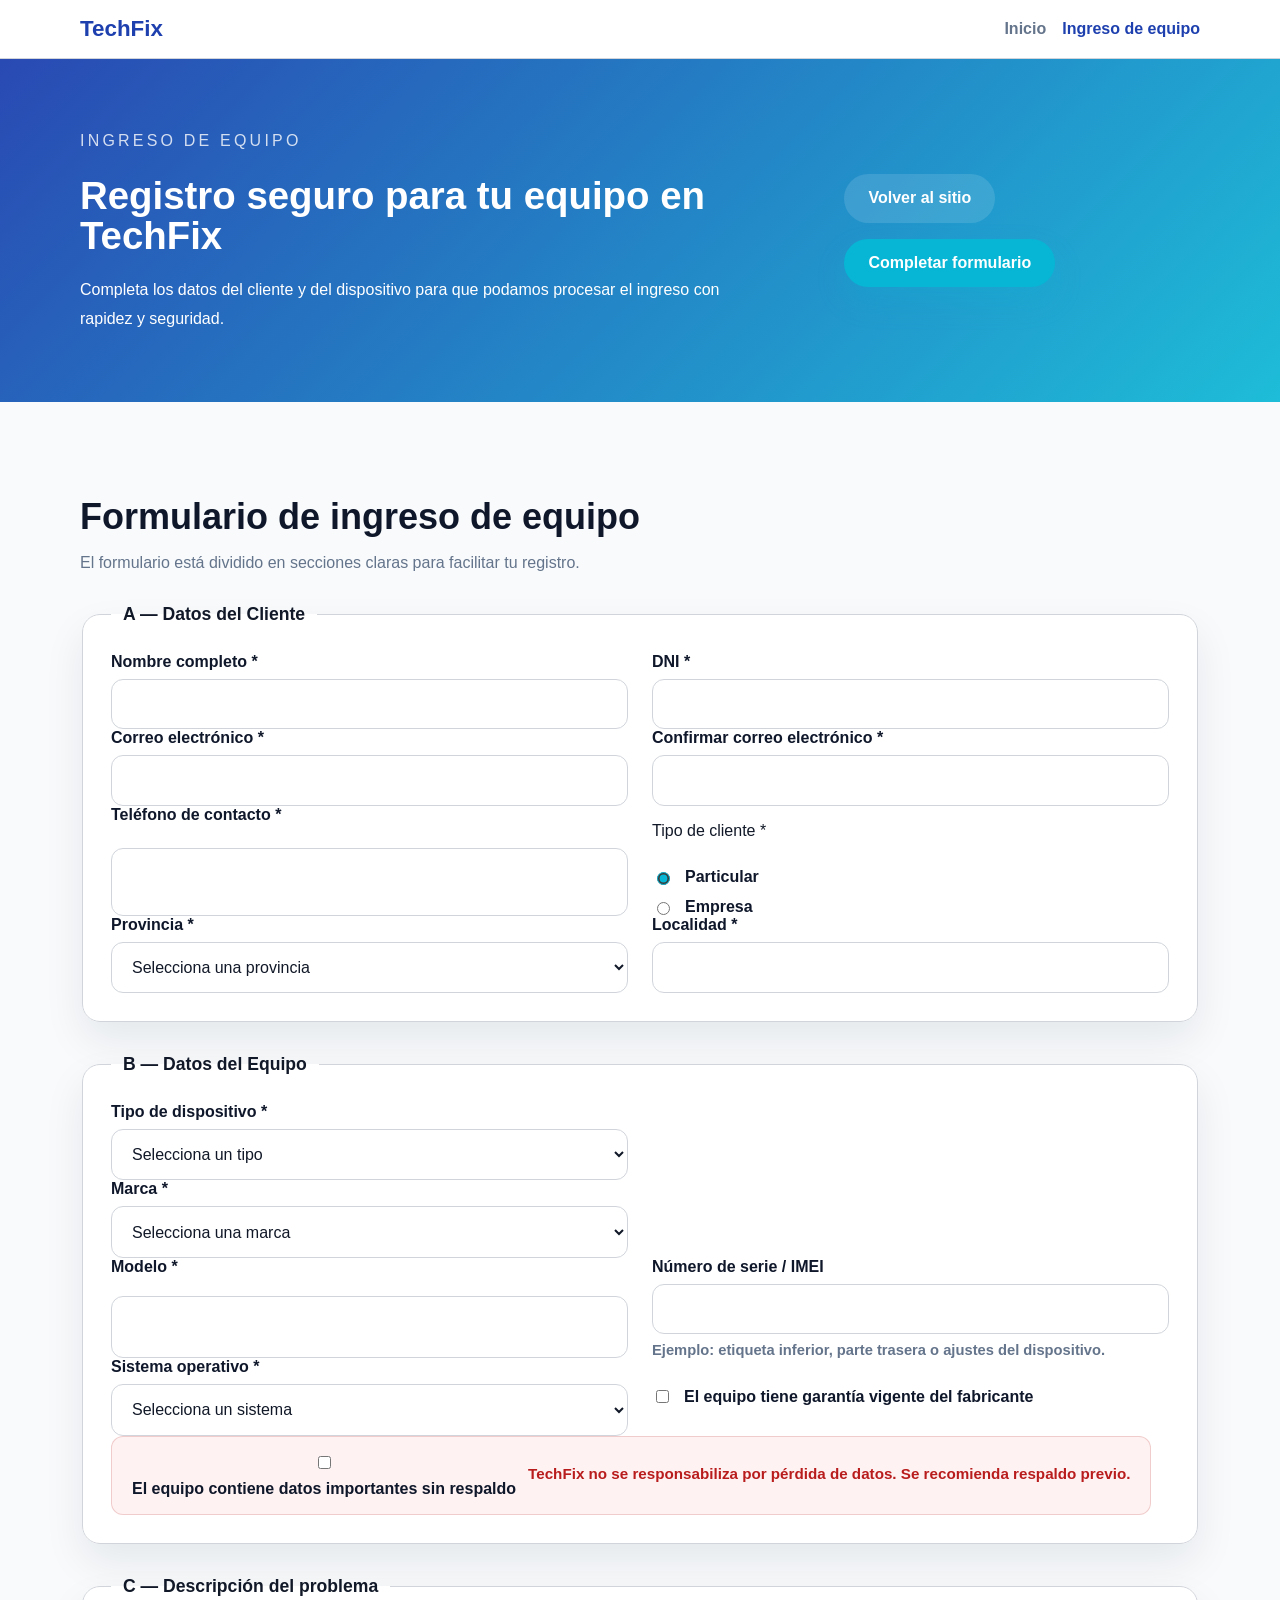
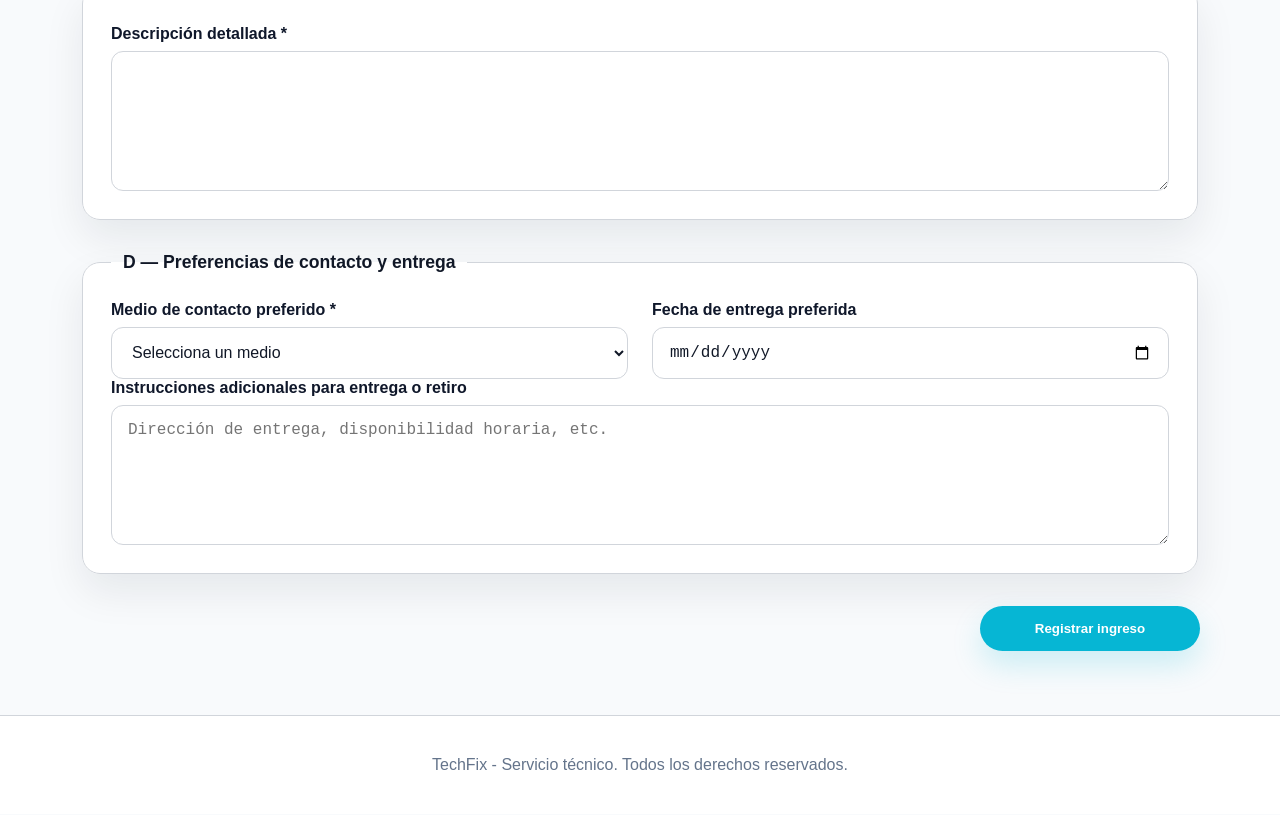
==== ingreso.html @ e9bec090 "etapa 2 se creo ingreso.html ingreso.css con sus requerimientos seccion a y b" ====
<!DOCTYPE html>
<html lang="es">
<head>
    <meta charset="UTF-8">
    <meta name="viewport" content="width=device-width, initial-scale=1.0">
    <title>TechFix - Ingreso de Equipo</title>
    <link rel="stylesheet" href="ingreso.css">
</head>
<body>
    <header class="page-header">
        <div class="container header-inner">
            <a href="index.html" class="brand">TechFix</a>
            <nav class="top-nav">
                <a href="index.html">Inicio</a>
                <a href="ingreso.html" class="active">Ingreso de equipo</a>
            </nav>
        </div>
    </header>

    <main>
        <section class="hero-section">
            <div class="container hero-content">
                <div>
                    <p class="eyebrow">Ingreso de equipo</p>
                    <h1>Registro seguro para tu equipo en TechFix</h1>
                    <p>Completa los datos del cliente y del dispositivo para que podamos procesar el ingreso con rapidez y seguridad.</p>
                </div>
                <div class="hero-actions">
                    <a href="index.html" class="btn btn-secondary">Volver al sitio</a>
                    <a href="#registro" class="btn btn-primary">Completar formulario</a>
                </div>
            </div>
        </section>

        <section id="registro" class="form-section">
            <div class="container">
                <h2>Formulario de ingreso de equipo</h2>
                <p class="section-subtitle">El formulario está dividido en secciones claras para facilitar tu registro.</p>
                <form id="ingresoForm" novalidate>
                    <fieldset>
                        <legend>A — Datos del Cliente</legend>
                        <div class="grid-2">
                            <label>
                                Nombre completo *
                                <input type="text" name="nombre" required>
                            </label>
                            <label>
                                DNI *
                                <input type="text" name="dni" required>
                            </label>
                        </div>
                        <div class="grid-2">
                            <label>
                                Correo electrónico *
                                <input type="email" name="email" required>
                            </label>
                            <label>
                                Confirmar correo electrónico *
                                <input type="email" name="emailConfirm" required>
                            </label>
                        </div>
                        <div class="grid-2">
                            <label>
                                Teléfono de contacto *
                                <input type="tel" name="telefono" required>
                            </label>
                            <div class="customer-type">
                                <p>Tipo de cliente *</p>
                                <label class="radio-label"><input type="radio" name="tipoCliente" value="Particular" checked> Particular</label>
                                <label class="radio-label"><input type="radio" name="tipoCliente" value="Empresa"> Empresa</label>
                            </div>
                        </div>
                        <div class="grid-2 empresa-fields hidden">
                            <label>
                                Nombre de la empresa
                                <input type="text" name="empresaNombre" placeholder="Razón social">
                            </label>
                            <label>
                                CUIT
                                <input type="text" name="empresaCuit" placeholder="00-00000000-0">
                            </label>
                        </div>
                        <div class="grid-2">
                            <label>
                                Provincia *
                                <select name="provincia" required>
                                    <option value="">Selecciona una provincia</option>
                                    <option value="Buenos Aires">Buenos Aires</option>
                                    <option value="Ciudad Autónoma de Buenos Aires">Ciudad Autónoma de Buenos Aires</option>
                                    <option value="Catamarca">Catamarca</option>
                                    <option value="Córdoba">Córdoba</option>
                                    <option value="Corrientes">Corrientes</option>
                                    <option value="Entre Ríos">Entre Ríos</option>
                                    <option value="Mendoza">Mendoza</option>
                                    <option value="Santa Fe">Santa Fe</option>
                                    <option value="Tucumán">Tucumán</option>
                                    <option value="Salta">Salta</option>
                                </select>
                            </label>
                            <label>
                                Localidad *
                                <input type="text" name="localidad" required>
                            </label>
                        </div>
                    </fieldset>

                    <fieldset>
                        <legend>B — Datos del Equipo</legend>
                        <div class="grid-2">
                            <label>
                                Tipo de dispositivo *
                                <select name="tipoDispositivo" id="tipoDispositivo" required>
                                    <option value="">Selecciona un tipo</option>
                                    <option value="Notebook">Notebook</option>
                                    <option value="Computador de escritorio">Computador de escritorio</option>
                                    <option value="Impresora">Impresora</option>
                                    <option value="Tablet">Tablet</option>
                                    <option value="Teléfono móvil">Teléfono móvil</option>
                                    <option value="Otro">Otro</option>
                                </select>
                            </label>
                            <label class="hidden" id="otroDispositivoLabel">
                                Especificar otro dispositivo *
                                <input type="text" name="otroDispositivo" id="otroDispositivo">
                            </label>
                        </div>
                        <div class="grid-2">
                            <label>
                                Marca *
                                <select name="marca" id="marcaEquipo" required>
                                    <option value="">Selecciona una marca</option>
                                    <option value="HP">HP</option>
                                    <option value="Dell">Dell</option>
                                    <option value="Lenovo">Lenovo</option>
                                    <option value="Apple">Apple</option>
                                    <option value="Samsung">Samsung</option>
                                    <option value="Asus">Asus</option>
                                    <option value="Acer">Acer</option>
                                    <option value="Canon">Canon</option>
                                    <option value="Epson">Epson</option>
                                    <option value="Otra">Otra</option>
                                </select>
                            </label>
                            <label class="hidden" id="otraMarcaLabel">
                                Especificar otra marca *
                                <input type="text" name="otraMarca" id="otraMarca">
                            </label>
                        </div>
                        <div class="grid-2">
                            <label>
                                Modelo *
                                <input type="text" name="modelo" required>
                            </label>
                            <label>
                                Número de serie / IMEI
                                <input type="text" name="serie">
                                <span class="field-note">Ejemplo: etiqueta inferior, parte trasera o ajustes del dispositivo.</span>
                            </label>
                        </div>
                        <div class="grid-2">
                            <label>
                                Sistema operativo *
                                <select name="sistemaOperativo" required>
                                    <option value="">Selecciona un sistema</option>
                                    <option value="Windows 10">Windows 10</option>
                                    <option value="Windows 11">Windows 11</option>
                                    <option value="macOS">macOS</option>
                                    <option value="Linux">Linux</option>
                                    <option value="Android">Android</option>
                                    <option value="iOS">iOS</option>
                                    <option value="No aplica / No sabe">No aplica / No sabe</option>
                                </select>
                            </label>
                            <label class="checkbox-field">
                                <input type="checkbox" name="garantia" id="garantiaCheckbox">
                                El equipo tiene garantía vigente del fabricante
                            </label>
                        </div>
                        <div class="grid-2 garantia-fields hidden" id="garantiaFields">
                            <label>
                                Número de orden de compra o fecha de compra
                                <input type="text" name="ordenCompra" placeholder="Ej: 12345 / 15/02/2024">
                            </label>
                            <div></div>
                        </div>
                        <div class="checkbox-field warning-field">
                            <label>
                                <input type="checkbox" name="datosImportantes" id="datosImportantesCheckbox">
                                El equipo contiene datos importantes sin respaldo
                            </label>
                            <p class="warning-text">TechFix no se responsabiliza por pérdida de datos. Se recomienda respaldo previo.</p>
                        </div>
                    </fieldset>

                    <fieldset>
                        <legend>C — Descripción del problema</legend>
                        <label>
                            Descripción detallada *
                            <textarea name="descripcionProblema" rows="5" required></textarea>
                        </label>
                    </fieldset>

                    <fieldset>
                        <legend>D — Preferencias de contacto y entrega</legend>
                        <div class="grid-2">
                            <label>
                                Medio de contacto preferido *
                                <select name="contactoPreferido" required>
                                    <option value="">Selecciona un medio</option>
                                    <option value="Teléfono">Teléfono</option>
                                    <option value="Correo electrónico">Correo electrónico</option>
                                    <option value="WhatsApp">WhatsApp</option>
                                </select>
                            </label>
                            <label>
                                Fecha de entrega preferida
                                <input type="date" name="fechaEntrega">
                            </label>
                        </div>
                        <label>
                            Instrucciones adicionales para entrega o retiro
                            <textarea name="instrucciones" rows="4" placeholder="Dirección de entrega, disponibilidad horaria, etc."></textarea>
                        </label>
                    </fieldset>

                    <div class="form-actions">
                        <button type="submit" class="btn btn-primary">Registrar ingreso</button>
                    </div>
                </form>
            </div>
        </section>
    </main>

    <footer class="page-footer">
        <div class="container footer-inner">
            <p>TechFix - Servicio técnico. Todos los derechos reservados.</p>
        </div>
    </footer>

    <script>
        const tipoClienteInputs = document.querySelectorAll('input[name="tipoCliente"]');
        const empresaFields = document.querySelector('.empresa-fields');
        const tipoDispositivo = document.getElementById('tipoDispositivo');
        const otroDispositivoLabel = document.getElementById('otroDispositivoLabel');
        const marcaEquipo = document.getElementById('marcaEquipo');
        const otraMarcaLabel = document.getElementById('otraMarcaLabel');
        const garantiaCheckbox = document.getElementById('garantiaCheckbox');
        const garantiaFields = document.getElementById('garantiaFields');

        tipoClienteInputs.forEach(input => {
            input.addEventListener('change', () => {
                if (input.value === 'Empresa' && input.checked) {
                    empresaFields.classList.remove('hidden');
                } else if (input.value === 'Particular' && input.checked) {
                    empresaFields.classList.add('hidden');
                }
            });
        });

        tipoDispositivo.addEventListener('change', () => {
            if (tipoDispositivo.value === 'Otro') {
                otroDispositivoLabel.classList.remove('hidden');
                document.getElementById('otroDispositivo').required = true;
            } else {
                otroDispositivoLabel.classList.add('hidden');
                document.getElementById('otroDispositivo').required = false;
            }
        });

        marcaEquipo.addEventListener('change', () => {
            if (marcaEquipo.value === 'Otra') {
                otraMarcaLabel.classList.remove('hidden');
                document.getElementById('otraMarca').required = true;
            } else {
                otraMarcaLabel.classList.add('hidden');
                document.getElementById('otraMarca').required = false;
            }
        });

        garantiaCheckbox.addEventListener('change', () => {
            if (garantiaCheckbox.checked) {
                garantiaFields.classList.remove('hidden');
            } else {
                garantiaFields.classList.add('hidden');
            }
        });

        document.getElementById('ingresoForm').addEventListener('submit', function(event) {
            const email = this.email.value;
            const emailConfirm = this.emailConfirm.value;
            if (email !== emailConfirm) {
                event.preventDefault();
                alert('Los correos electrónicos deben coincidir.');
                return;
            }
            // Simular envío
            event.preventDefault();
            alert('Formulario enviado. Gracias por registrar tu equipo.');
            this.reset();
            empresaFields.classList.add('hidden');
            otroDispositivoLabel.classList.add('hidden');
            otraMarcaLabel.classList.add('hidden');
            garantiaFields.classList.add('hidden');
        });
    </script>
</body>
</html>
---- ingreso.css ----
:root {
    --primary: #1e40af;
    --secondary: #0f172a;
    --accent: #06b6d4;
    --bg: #f8fafc;
    --surface: #ffffff;
    --border: #d1d5db;
    --text: #111827;
    --muted: #64748b;
    --danger: #b91c1c;
    --shadow: 0 18px 40px rgba(15, 23, 42, 0.08);
}

* {
    box-sizing: border-box;
}

body {
    margin: 0;
    font-family: 'Segoe UI', Tahoma, Geneva, Verdana, sans-serif;
    background-color: var(--bg);
    color: var(--text);
}

img {
    max-width: 100%;
}

.container {
    width: min(1120px, calc(100% - 32px));
    margin: 0 auto;
}

.page-header {
    background-color: var(--surface);
    border-bottom: 1px solid var(--border);
    position: sticky;
    top: 0;
    z-index: 50;
}

.header-inner {
    display: flex;
    align-items: center;
    justify-content: space-between;
    gap: 1rem;
    padding: 1rem 0;
}

.brand {
    font-size: 1.4rem;
    font-weight: 700;
    color: var(--primary);
    text-decoration: none;
}

.top-nav {
    display: flex;
    gap: 1rem;
    flex-wrap: wrap;
}

.top-nav a {
    color: var(--muted);
    text-decoration: none;
    font-weight: 600;
}

.top-nav a.active,
.top-nav a:hover {
    color: var(--primary);
}

.hero-section {
    background: linear-gradient(135deg, rgba(30, 64, 175, 0.95), rgba(6, 182, 212, 0.9));
    color: white;
    padding: 3rem 0;
}

.hero-content {
    display: flex;
    align-items: center;
    justify-content: space-between;
    gap: 2rem;
}

.eyebrow {
    text-transform: uppercase;
    letter-spacing: 0.2em;
    font-size: 0.8rem;
    margin-bottom: 0.75rem;
    opacity: 0.8;
}

.hero-section h1 {
    font-size: clamp(2rem, 3vw, 3.5rem);
    margin: 0;
    line-height: 1.05;
}

.hero-section p {
    max-width: 640px;
    margin: 1.25rem 0;
    font-size: 1rem;
    line-height: 1.8;
}

.hero-actions {
    display: flex;
    flex-wrap: wrap;
    gap: 1rem;
}

.btn {
    display: inline-flex;
    align-items: center;
    justify-content: center;
    padding: 0.95rem 1.5rem;
    border-radius: 999px;
    border: none;
    cursor: pointer;
    font-weight: 700;
    text-decoration: none;
    transition: transform 0.2s ease, box-shadow 0.2s ease;
}

.btn:hover {
    transform: translateY(-2px);
}

.btn-primary {
    background-color: var(--accent);
    color: white;
    box-shadow: 0 14px 30px rgba(6, 182, 212, 0.18);
}

.btn-secondary {
    background-color: rgba(255,255,255,0.12);
    color: white;
}

.form-section {
    padding: 4rem 0;
}

.form-section h2 {
    font-size: 2.25rem;
    margin-bottom: 0.5rem;
    color: var(--secondary);
}

.section-subtitle {
    margin-bottom: 2rem;
    color: var(--muted);
    max-width: 760px;
}

form {
    display: grid;
    gap: 2rem;
}

fieldset {
    border: 1px solid var(--border);
    border-radius: 18px;
    padding: 1.75rem;
    background-color: white;
    box-shadow: var(--shadow);
}

legend {
    font-size: 1.1rem;
    font-weight: 700;
    padding: 0 0.75rem;
}

.grid-2 {
    display: grid;
    grid-template-columns: repeat(2, minmax(0, 1fr));
    gap: 1.5rem;
}

label {
    display: grid;
    gap: 0.5rem;
    font-weight: 600;
    color: var(--secondary);
}

input,
select,
textarea {
    width: 100%;
    padding: 0.95rem 1rem;
    border: 1px solid var(--border);
    border-radius: 12px;
    background-color: #fff;
    color: var(--text);
    font-size: 1rem;
}

input:focus,
select:focus,
textarea:focus {
    outline: none;
    border-color: var(--accent);
    box-shadow: 0 0 0 4px rgba(6, 182, 212, 0.12);
}

textarea {
    min-height: 140px;
    resize: vertical;
}

.radio-label,
.checkbox-field {
    display: inline-flex;
    align-items: center;
    gap: 0.75rem;
    font-weight: 600;
    color: var(--secondary);
}

.radio-label input,
.checkbox-field input {
    width: auto;
    accent-color: var(--accent);
}

.customer-type {
    display: grid;
    gap: 0.75rem;
}

.field-note {
    font-size: 0.92rem;
    color: var(--muted);
}

.warning-field {
    border: 1px solid rgba(185, 28, 28, 0.18);
    border-radius: 12px;
    padding: 1rem 1.25rem;
    background-color: #fef2f2;
}

.warning-text {
    margin-top: 0.75rem;
    color: var(--danger);
    font-size: 0.95rem;
}

.form-actions {
    display: flex;
    justify-content: flex-end;
}

.form-actions .btn {
    width: 220px;
}

.hidden {
    display: none !important;
}

.page-footer {
    background-color: var(--surface);
    border-top: 1px solid var(--border);
    padding: 1.5rem 0;
}

.footer-inner {
    display: flex;
    justify-content: center;
    color: var(--muted);
    text-align: center;
}

@media (max-width: 960px) {
    .hero-content {
        flex-direction: column;
        align-items: flex-start;
    }

    .hero-actions {
        width: 100%;
    }

    .grid-2 {
        grid-template-columns: 1fr;
    }

    .form-actions {
        justify-content: center;
    }
}

@media (max-width: 640px) {
    .header-inner,
    .hero-content {
        gap: 1rem;
    }

    .top-nav {
        width: 100%;
        justify-content: space-between;
    }

    .btn {
        width: 100%;
    }

    .form-actions .btn {
        width: 100%;
    }
}
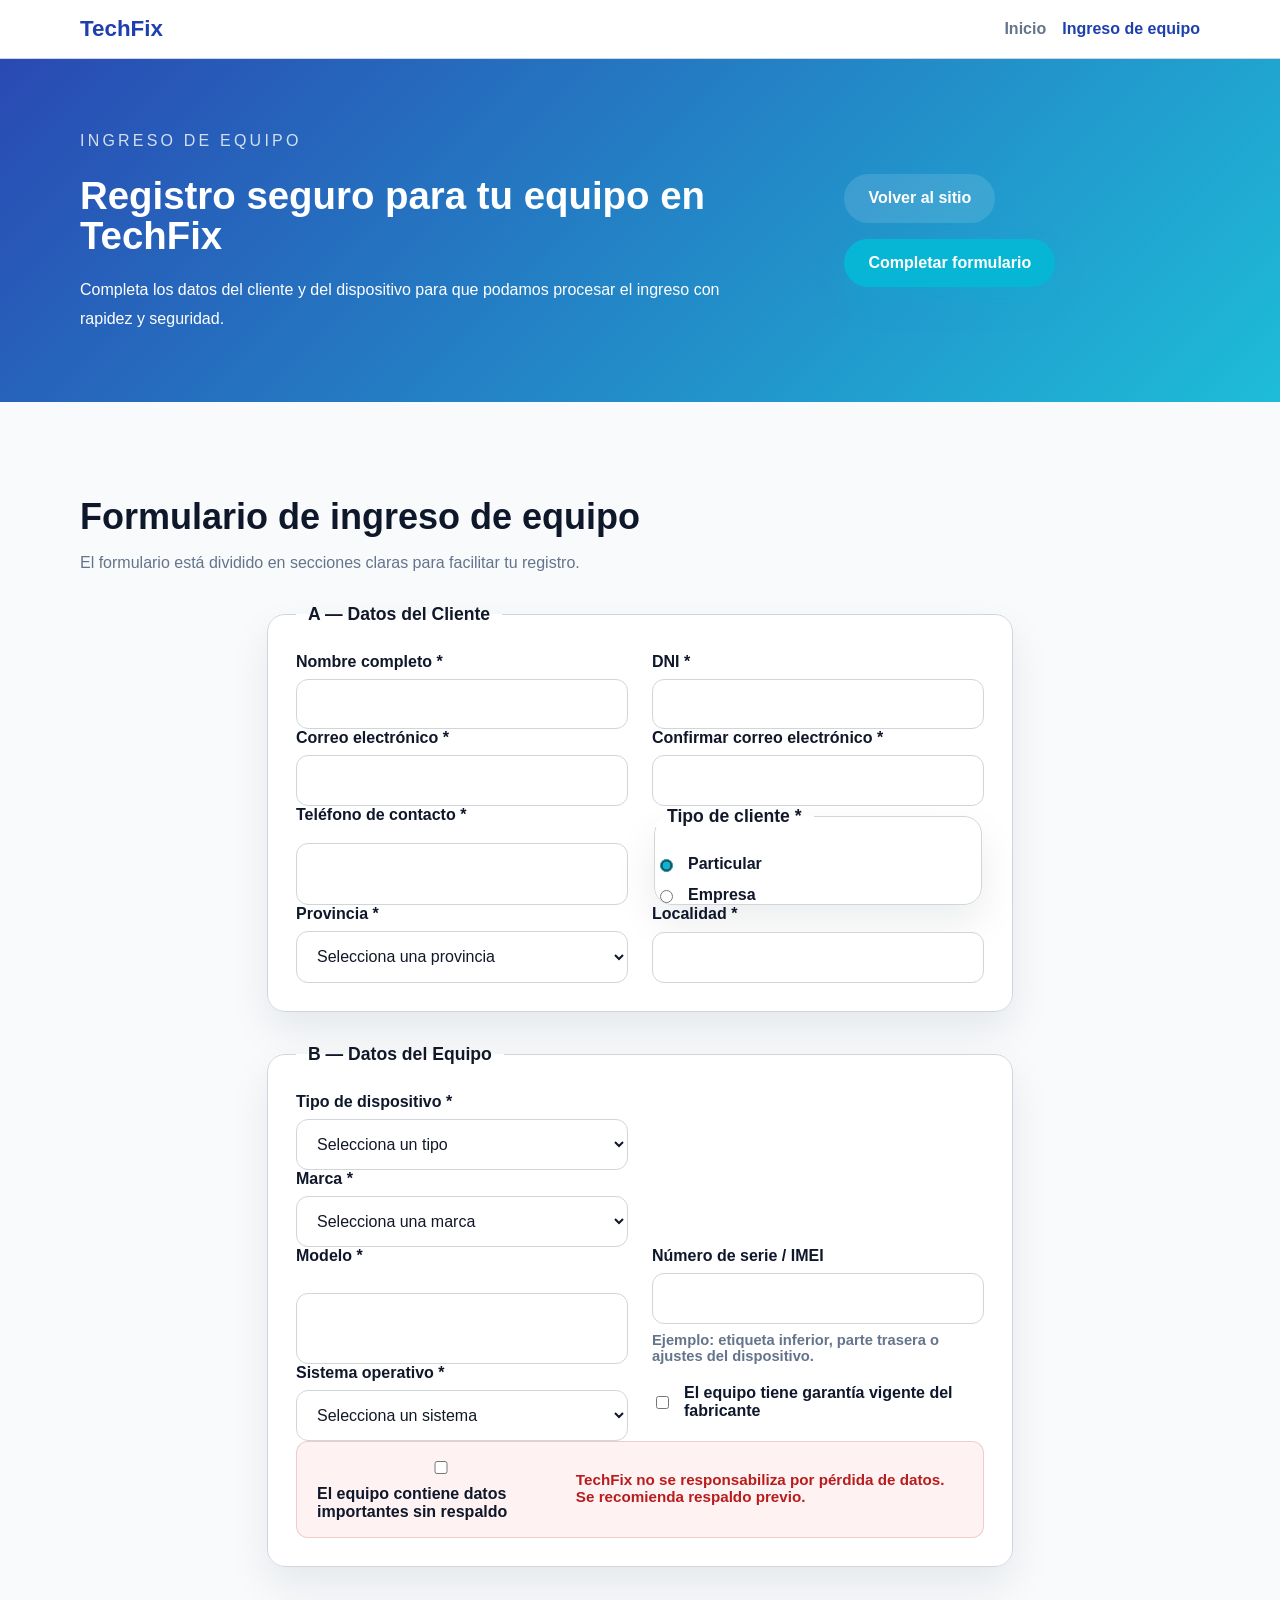
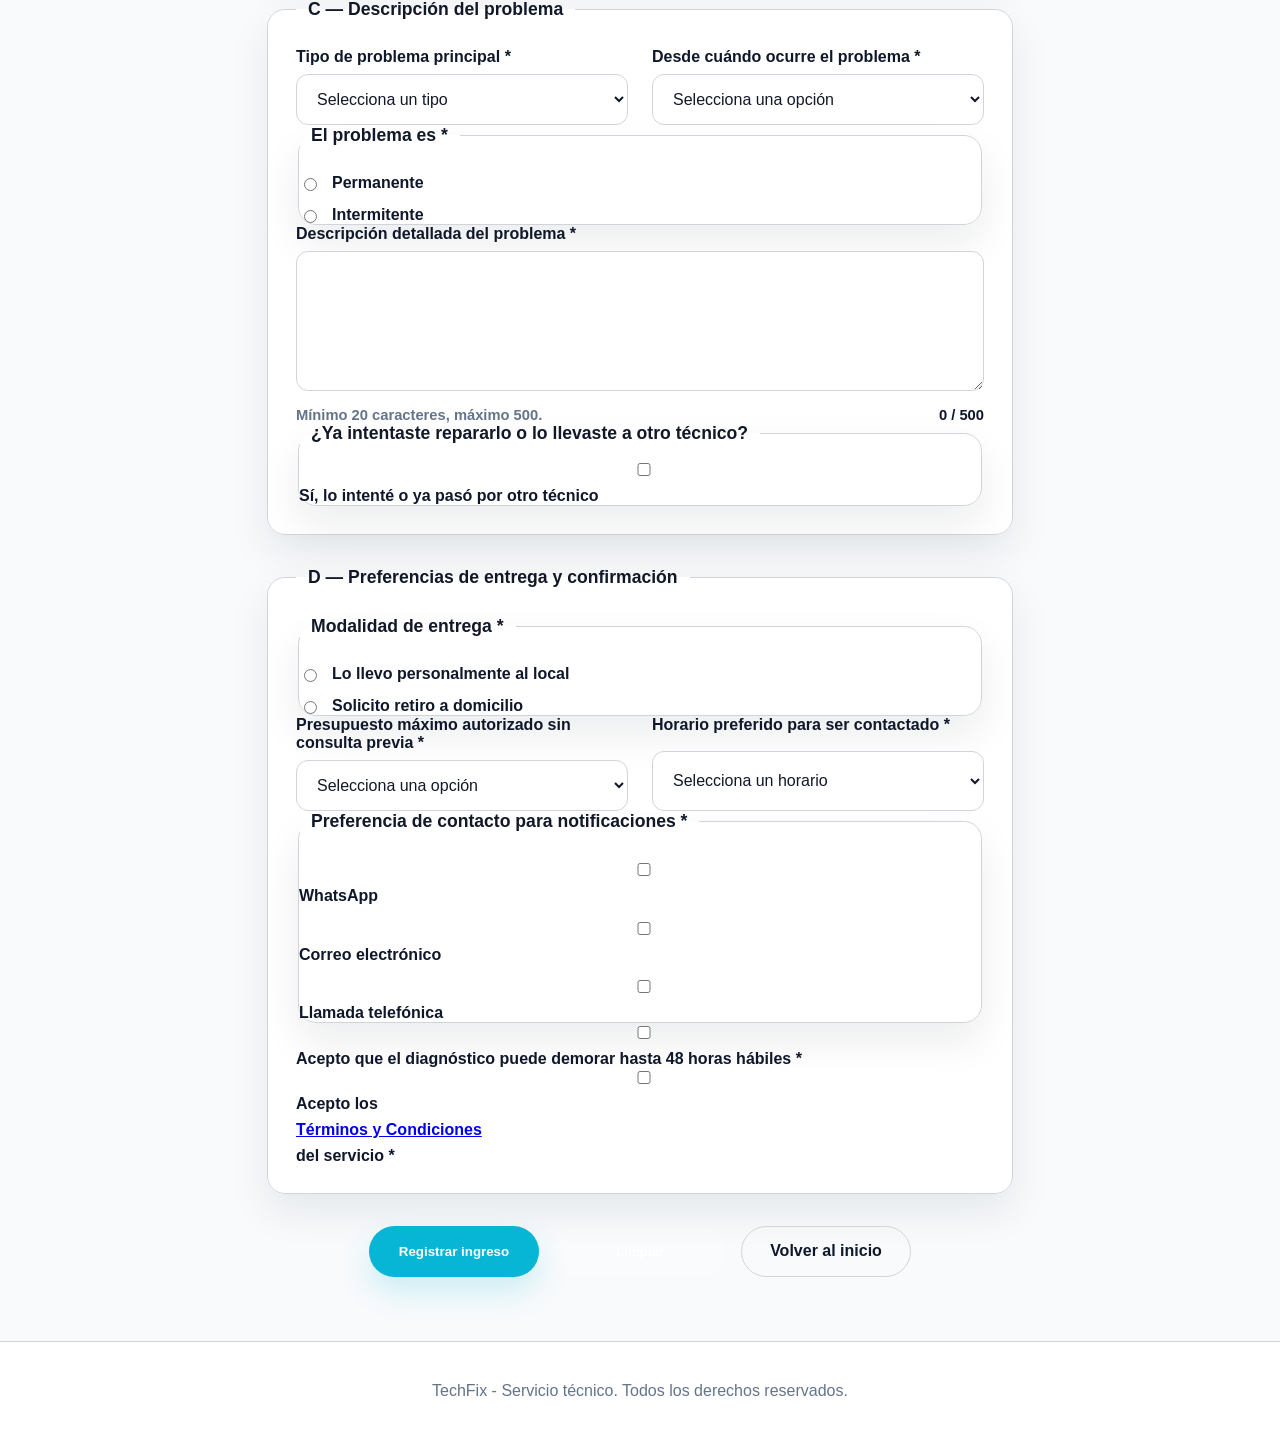
==== commit 7d880c71: "etapa 2 se añadieron seccion c y d al formulario de ingreso.html y adapto ingreso.css" ====
--- a/ingreso.html
+++ b/ingreso.html
@@ -64,11 +64,13 @@
                                 Teléfono de contacto *
                                 <input type="tel" name="telefono" required>
                             </label>
-                            <div class="customer-type">
-                                <p>Tipo de cliente *</p>
-                                <label class="radio-label"><input type="radio" name="tipoCliente" value="Particular" checked> Particular</label>
-                                <label class="radio-label"><input type="radio" name="tipoCliente" value="Empresa"> Empresa</label>
-                            </div>
+                            <fieldset class="field-group">
+                                <legend>Tipo de cliente *</legend>
+                                <div class="radio-group">
+                                    <label class="radio-label"><input type="radio" name="tipoCliente" value="Particular" checked> Particular</label>
+                                    <label class="radio-label"><input type="radio" name="tipoCliente" value="Empresa"> Empresa</label>
+                                </div>
+                            </fieldset>
                         </div>
                         <div class="grid-2 empresa-fields hidden">
                             <label>
@@ -194,37 +196,119 @@
 
                     <fieldset>
                         <legend>C — Descripción del problema</legend>
+                        <div class="grid-2">
+                            <label>
+                                Tipo de problema principal *
+                                <select name="tipoProblema" required>
+                                    <option value="">Selecciona un tipo</option>
+                                    <option value="No enciende">No enciende</option>
+                                    <option value="Pantalla dañada">Pantalla dañada</option>
+                                    <option value="Lentitud o rendimiento">Lentitud o rendimiento</option>
+                                    <option value="Virus o malware">Virus o malware</option>
+                                    <option value="Problema de red o conectividad">Problema de red o conectividad</option>
+                                    <option value="Daño por líquido">Daño por líquido</option>
+                                    <option value="Sonido">Sonido</option>
+                                    <option value="Otro">Otro</option>
+                                </select>
+                            </label>
+                            <label>
+                                Desde cuándo ocurre el problema *
+                                <select name="desdeCuando" required>
+                                    <option value="">Selecciona una opción</option>
+                                    <option value="Hoy">Hoy</option>
+                                    <option value="Hace algunos días">Hace algunos días</option>
+                                    <option value="Hace semanas">Hace semanas</option>
+                                    <option value="Hace meses">Hace meses</option>
+                                </select>
+                            </label>
+                        </div>
+                        <fieldset class="field-group">
+                            <legend>El problema es *</legend>
+                            <div class="radio-group">
+                                <label class="radio-label"><input type="radio" name="tipoPersistencia" value="Permanente" required> Permanente</label>
+                                <label class="radio-label"><input type="radio" name="tipoPersistencia" value="Intermitente"> Intermitente</label>
+                            </div>
+                        </fieldset>
                         <label>
-                            Descripción detallada *
-                            <textarea name="descripcionProblema" rows="5" required></textarea>
+                            Descripción detallada del problema *
+                            <textarea name="descripcionProblema" id="descripcionProblema" rows="5" minlength="20" maxlength="500" required></textarea>
+                            <div class="field-footer">
+                                <span class="field-note">Mínimo 20 caracteres, máximo 500.</span>
+                                <span class="counter" id="descripcionContador">0 / 500</span>
+                            </div>
+                        </label>
+                        <fieldset class="field-group">
+                            <legend>¿Ya intentaste repararlo o lo llevaste a otro técnico?</legend>
+                            <label class="checkbox-label"><input type="checkbox" id="reparadoAntesCheckbox" name="reparadoAntes"> Sí, lo intenté o ya pasó por otro técnico</label>
+                        </fieldset>
+                        <label class="hidden" id="reparadoAntesLabel">
+                            Describí qué se hizo anteriormente
+                            <textarea name="detalleReparadoAntes" id="detalleReparadoAntes" rows="4" maxlength="300"></textarea>
+                            <div class="field-footer">
+                                <span class="field-note">Máximo 300 caracteres.</span>
+                                <span class="counter" id="reparadoAntesContador">0 / 300</span>
+                            </div>
                         </label>
                     </fieldset>
 
                     <fieldset>
-                        <legend>D — Preferencias de contacto y entrega</legend>
-                        <div class="grid-2">
-                            <label>
-                                Medio de contacto preferido *
-                                <select name="contactoPreferido" required>
-                                    <option value="">Selecciona un medio</option>
-                                    <option value="Teléfono">Teléfono</option>
-                                    <option value="Correo electrónico">Correo electrónico</option>
-                                    <option value="WhatsApp">WhatsApp</option>
-                                </select>
-                            </label>
-                            <label>
-                                Fecha de entrega preferida
-                                <input type="date" name="fechaEntrega">
-                            </label>
-                        </div>
-                        <label>
-                            Instrucciones adicionales para entrega o retiro
-                            <textarea name="instrucciones" rows="4" placeholder="Dirección de entrega, disponibilidad horaria, etc."></textarea>
+                        <legend>D — Preferencias de entrega y confirmación</legend>
+                        <fieldset class="field-group">
+                            <legend>Modalidad de entrega *</legend>
+                            <div class="radio-group">
+                                <label class="radio-label"><input type="radio" name="modalidadEntrega" value="Local" required> Lo llevo personalmente al local</label>
+                                <label class="radio-label"><input type="radio" name="modalidadEntrega" value="Domicilio"> Solicito retiro a domicilio</label>
+                            </div>
+                        </fieldset>
+                        <label class="hidden" id="domicilioDireccionLabel">
+                            Dirección completa para retiro *
+                            <input type="text" name="direccionDomicilio" id="direccionDomicilio">
+                        </label>
+                        <div class="grid-2">
+                            <label>
+                                Presupuesto máximo autorizado sin consulta previa *
+                                <select name="presupuestoMaximo" required>
+                                    <option value="">Selecciona una opción</option>
+                                    <option value="Hasta $5.000">Hasta $5.000</option>
+                                    <option value="Hasta $15.000">Hasta $15.000</option>
+                                    <option value="Hasta $30.000">Hasta $30.000</option>
+                                    <option value="Sin límite">Sin límite</option>
+                                    <option value="Necesito consultar antes de aprobar cualquier gasto">Necesito consultar antes de aprobar cualquier gasto</option>
+                                </select>
+                            </label>
+                            <label>
+                                Horario preferido para ser contactado *
+                                <select name="horarioPreferido" required>
+                                    <option value="">Selecciona un horario</option>
+                                    <option value="Mañana 9 a 12">Mañana 9 a 12</option>
+                                    <option value="Tarde 12 a 17">Tarde 12 a 17</option>
+                                    <option value="Tarde-noche 17 a 20">Tarde-noche 17 a 20</option>
+                                    <option value="Indistinto">Indistinto</option>
+                                </select>
+                            </label>
+                        </div>
+                        <fieldset class="field-group">
+                            <legend>Preferencia de contacto para notificaciones *</legend>
+                            <div class="checkbox-group">
+                                <label class="checkbox-label"><input type="checkbox" name="preferenciasContacto" value="WhatsApp"> WhatsApp</label>
+                                <label class="checkbox-label"><input type="checkbox" name="preferenciasContacto" value="Correo electrónico"> Correo electrónico</label>
+                                <label class="checkbox-label"><input type="checkbox" name="preferenciasContacto" value="Llamada telefónica"> Llamada telefónica</label>
+                            </div>
+                        </fieldset>
+                        <label class="checkbox-label required-checkbox">
+                            <input type="checkbox" name="aceptaDiagnostico" required>
+                            Acepto que el diagnóstico puede demorar hasta 48 horas hábiles *
+                        </label>
+                        <label class="checkbox-label required-checkbox">
+                            <input type="checkbox" name="aceptaTerminos" required>
+                            Acepto los <a href="#" class="link-inline">Términos y Condiciones</a> del servicio *
                         </label>
                     </fieldset>
 
                     <div class="form-actions">
                         <button type="submit" class="btn btn-primary">Registrar ingreso</button>
+                        <button type="reset" class="btn btn-secondary">Limpiar</button>
+                        <a href="index.html" class="btn btn-link">Volver al inicio</a>
                     </div>
                 </form>
             </div>
@@ -246,6 +330,17 @@
         const otraMarcaLabel = document.getElementById('otraMarcaLabel');
         const garantiaCheckbox = document.getElementById('garantiaCheckbox');
         const garantiaFields = document.getElementById('garantiaFields');
+        const modalidadEntregaInputs = document.querySelectorAll('input[name="modalidadEntrega"]');
+        const domicilioDireccionLabel = document.getElementById('domicilioDireccionLabel');
+        const direccionDomicilio = document.getElementById('direccionDomicilio');
+        const reparadoAntesCheckbox = document.getElementById('reparadoAntesCheckbox');
+        const reparadoAntesLabel = document.getElementById('reparadoAntesLabel');
+        const detalleReparadoAntes = document.getElementById('detalleReparadoAntes');
+        const descripcionProblema = document.getElementById('descripcionProblema');
+        const descripcionContador = document.getElementById('descripcionContador');
+        const reparadoAntesContador = document.getElementById('reparadoAntesContador');
+        const notificacionCheckboxes = document.querySelectorAll('input[name="preferenciasContacto"]');
+        const ingresoForm = document.getElementById('ingresoForm');
 
         tipoClienteInputs.forEach(input => {
             input.addEventListener('change', () => {
@@ -285,15 +380,66 @@
             }
         });
 
-        document.getElementById('ingresoForm').addEventListener('submit', function(event) {
+        modalidadEntregaInputs.forEach(input => {
+            input.addEventListener('change', () => {
+                if (input.value === 'Domicilio' && input.checked) {
+                    domicilioDireccionLabel.classList.remove('hidden');
+                    direccionDomicilio.required = true;
+                } else if (input.checked) {
+                    domicilioDireccionLabel.classList.add('hidden');
+                    direccionDomicilio.required = false;
+                }
+            });
+        });
+
+        reparadoAntesCheckbox.addEventListener('change', () => {
+            if (reparadoAntesCheckbox.checked) {
+                reparadoAntesLabel.classList.remove('hidden');
+                detalleReparadoAntes.required = false;
+            } else {
+                reparadoAntesLabel.classList.add('hidden');
+                detalleReparadoAntes.required = false;
+                detalleReparadoAntes.value = '';
+                reparadoAntesContador.textContent = '0 / 300';
+            }
+        });
+
+        const updateContador = (element, counter, max) => {
+            const length = element.value.length;
+            counter.textContent = `${length} / ${max}`;
+        };
+
+        descripcionProblema.addEventListener('input', () => {
+            updateContador(descripcionProblema, descripcionContador, 500);
+        });
+
+        detalleReparadoAntes.addEventListener('input', () => {
+            updateContador(detalleReparadoAntes, reparadoAntesContador, 300);
+        });
+
+        ingresoForm.addEventListener('submit', function(event) {
             const email = this.email.value;
             const emailConfirm = this.emailConfirm.value;
+            const notificacionSeleccionada = Array.from(notificacionCheckboxes).some(cb => cb.checked);
+
             if (email !== emailConfirm) {
                 event.preventDefault();
                 alert('Los correos electrónicos deben coincidir.');
                 return;
             }
-            // Simular envío
+
+            if (!notificacionSeleccionada) {
+                event.preventDefault();
+                alert('Seleccione al menos un medio de notificación.');
+                return;
+            }
+
+            if (domicilioDireccionLabel.classList.contains('hidden') === false && !direccionDomicilio.value.trim()) {
+                event.preventDefault();
+                alert('Ingrese la dirección completa para el retiro a domicilio.');
+                return;
+            }
+
             event.preventDefault();
             alert('Formulario enviado. Gracias por registrar tu equipo.');
             this.reset();
@@ -301,6 +447,24 @@
             otroDispositivoLabel.classList.add('hidden');
             otraMarcaLabel.classList.add('hidden');
             garantiaFields.classList.add('hidden');
+            domicilioDireccionLabel.classList.add('hidden');
+            reparadoAntesLabel.classList.add('hidden');
+            descripcionContador.textContent = '0 / 500';
+            reparadoAntesContador.textContent = '0 / 300';
+        });
+
+        ingresoForm.addEventListener('reset', () => {
+            empresaFields.classList.add('hidden');
+            otroDispositivoLabel.classList.add('hidden');
+            otraMarcaLabel.classList.add('hidden');
+            garantiaFields.classList.add('hidden');
+            domicilioDireccionLabel.classList.add('hidden');
+            reparadoAntesLabel.classList.add('hidden');
+            direccionDomicilio.required = false;
+            document.querySelector('#otroDispositivo').required = false;
+            document.querySelector('#otraMarca').required = false;
+            descripcionContador.textContent = '0 / 500';
+            reparadoAntesContador.textContent = '0 / 300';
         });
     </script>
 </body>
--- a/ingreso.css
+++ b/ingreso.css
@@ -158,6 +158,8 @@
 form {
     display: grid;
     gap: 2rem;
+    max-width: 750px;
+    margin: 0 auto;
 }
 
 fieldset {
@@ -172,6 +174,17 @@
     font-size: 1.1rem;
     font-weight: 700;
     padding: 0 0.75rem;
+}
+
+.field-group {
+    padding: 1rem 0 0;
+}
+
+.radio-group,
+.checkbox-group {
+    display: grid;
+    gap: 0.85rem;
+    margin-top: 0.75rem;
 }
 
 .grid-2 {
@@ -197,6 +210,7 @@
     background-color: #fff;
     color: var(--text);
     font-size: 1rem;
+    transition: border-color 0.2s ease, box-shadow 0.2s ease;
 }
 
 input:focus,
@@ -204,7 +218,17 @@
 textarea:focus {
     outline: none;
     border-color: var(--accent);
-    box-shadow: 0 0 0 4px rgba(6, 182, 212, 0.12);
+    box-shadow: 0 0 0 4px rgba(6, 182, 212, 0.15);
+}
+
+.campo-error {
+    border-color: var(--danger) !important;
+    box-shadow: 0 0 0 4px rgba(185, 28, 28, 0.16) !important;
+}
+
+.campo-ok {
+    border-color: #16a34a !important;
+    box-shadow: 0 0 0 4px rgba(22, 163, 74, 0.16) !important;
 }
 
 textarea {
@@ -235,6 +259,21 @@
 .field-note {
     font-size: 0.92rem;
     color: var(--muted);
+}
+
+.field-footer {
+    display: flex;
+    justify-content: space-between;
+    align-items: center;
+    gap: 1rem;
+    margin-top: 0.5rem;
+    font-size: 0.92rem;
+    color: var(--muted);
+}
+
+.counter {
+    font-weight: 700;
+    color: var(--secondary);
 }
 
 .warning-field {
@@ -252,11 +291,24 @@
 
 .form-actions {
     display: flex;
-    justify-content: flex-end;
+    justify-content: center;
+    gap: 1rem;
+    flex-wrap: wrap;
 }
 
 .form-actions .btn {
-    width: 220px;
+    min-width: 170px;
+    width: auto;
+}
+
+.btn-link {
+    background-color: transparent;
+    color: var(--secondary);
+    border: 1px solid var(--border);
+}
+
+.btn-link:hover {
+    background-color: rgba(30, 64, 175, 0.08);
 }
 
 .hidden {
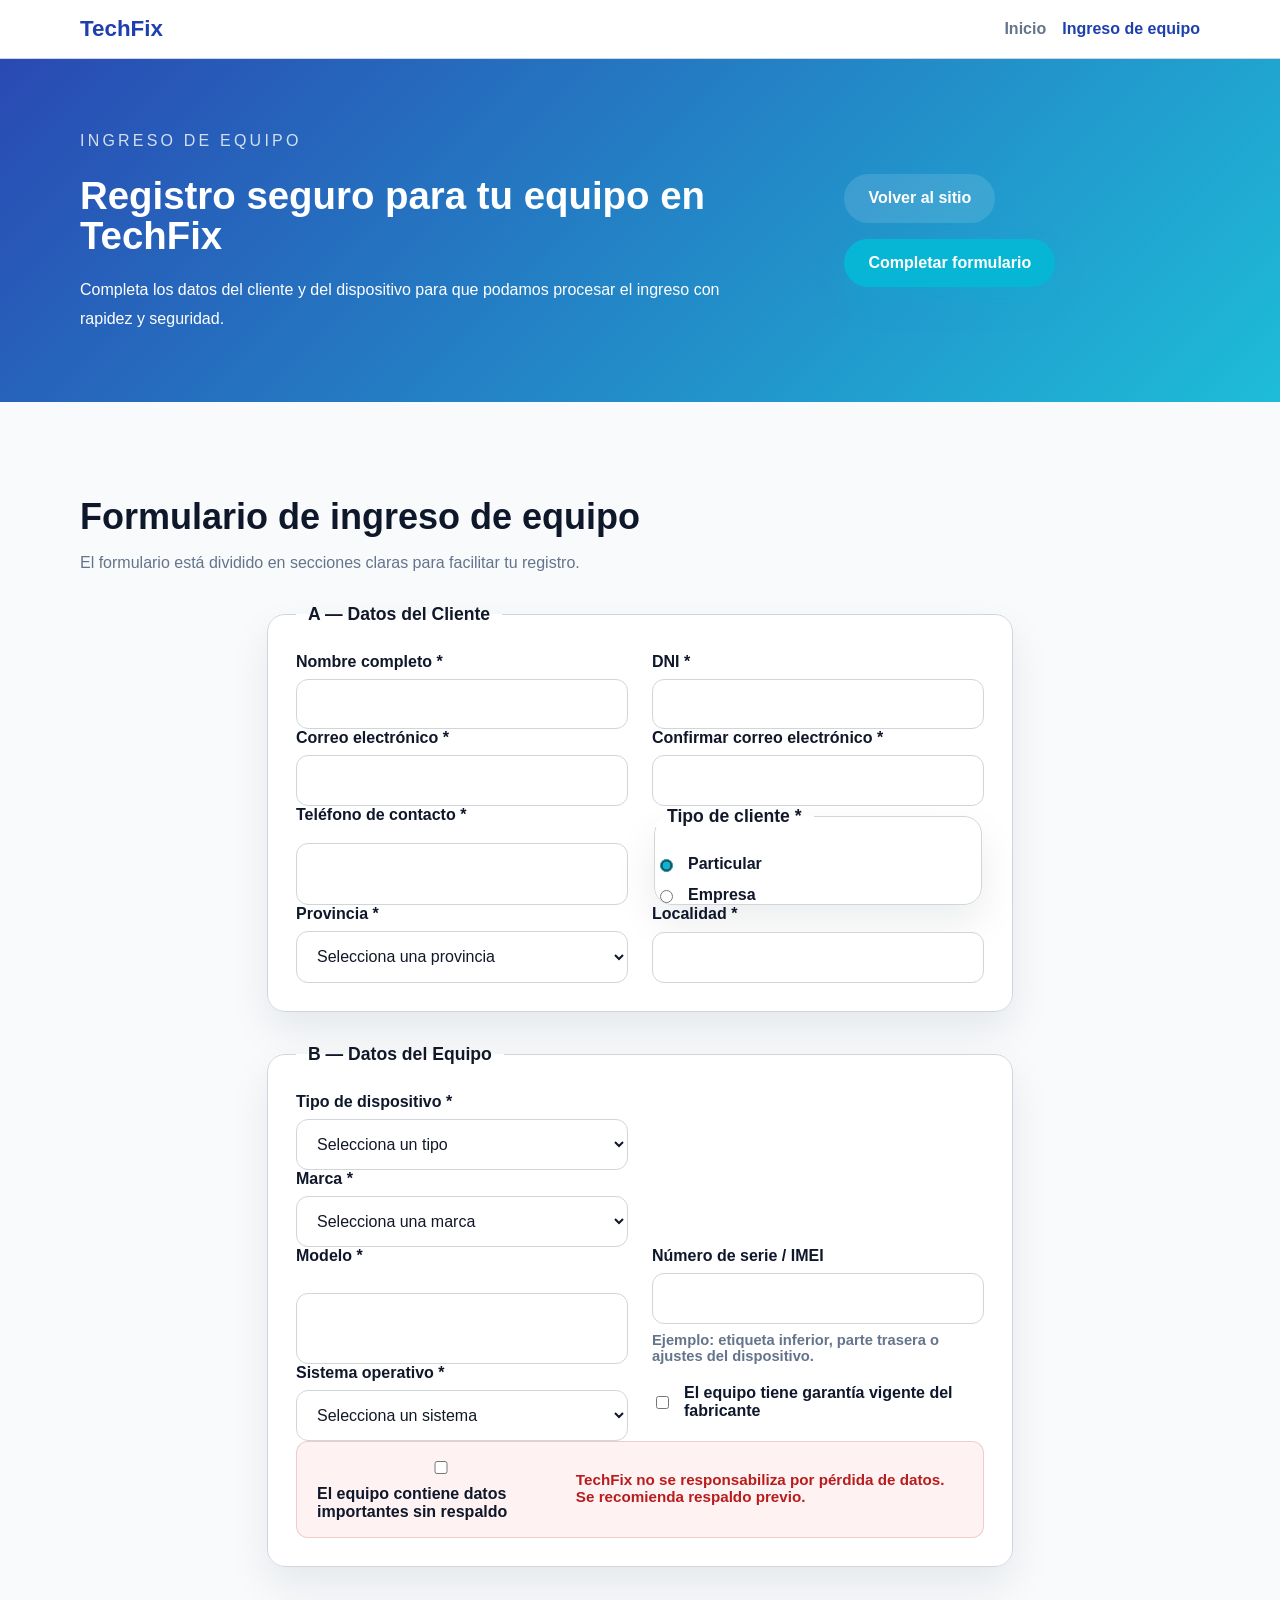
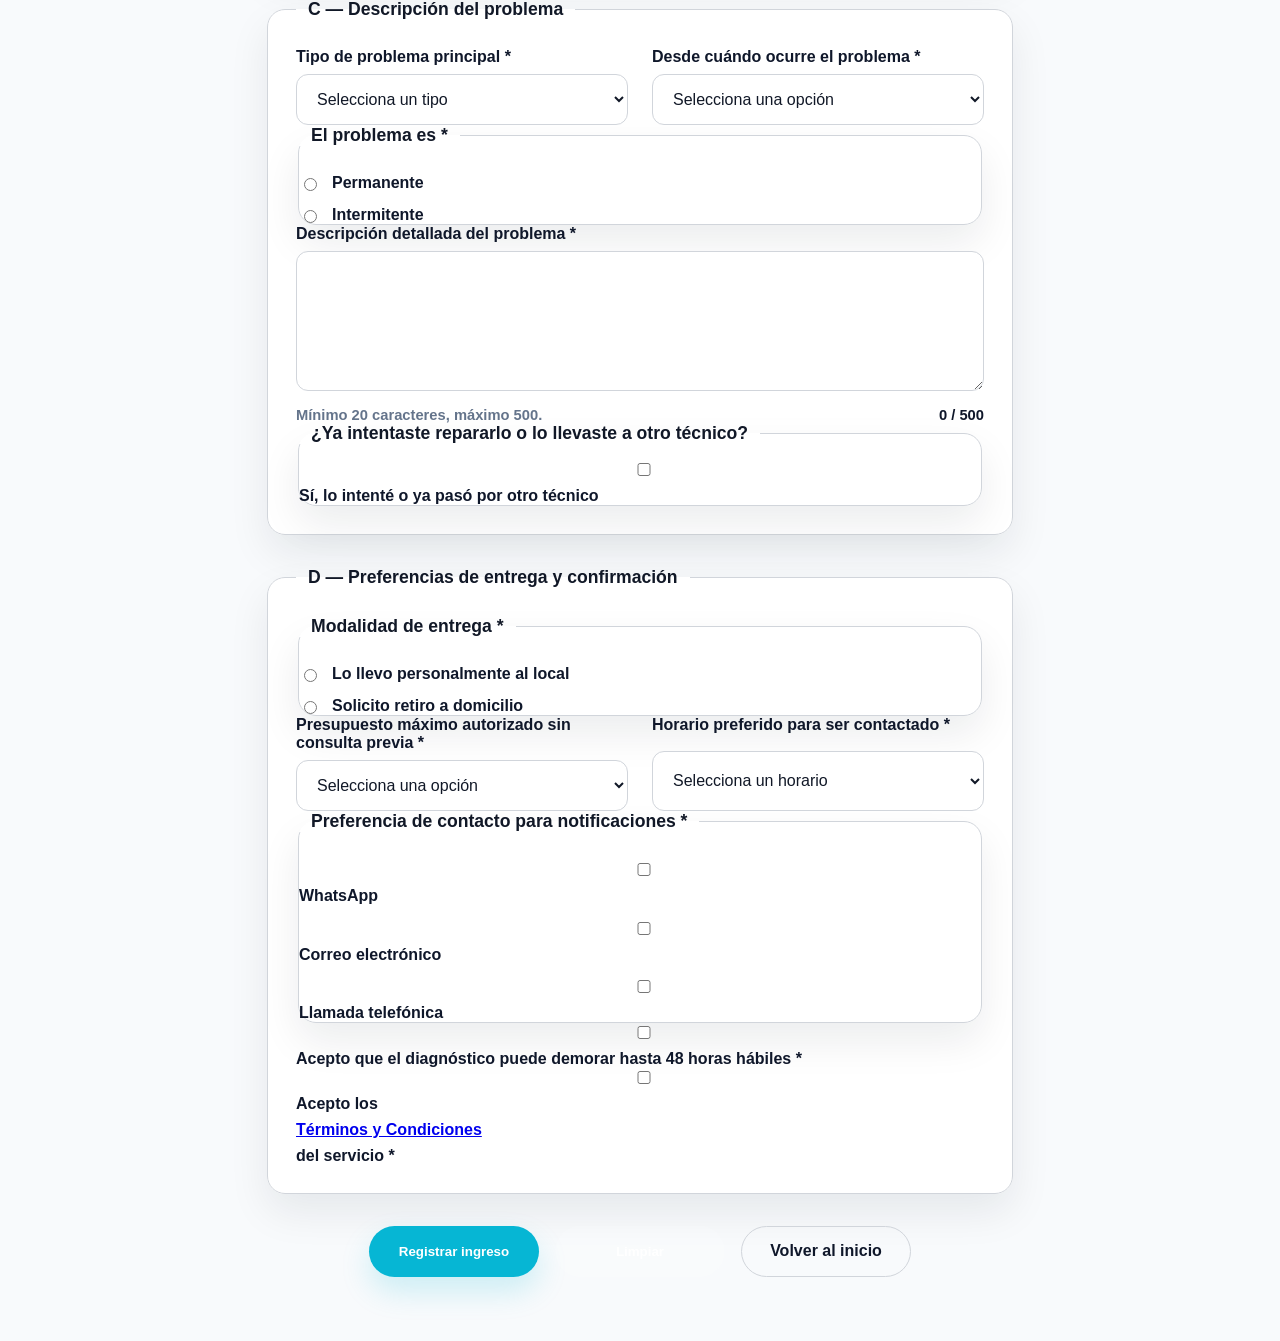
==== commit d0329b62: "etapa 3 - validaciones adicionales y ajustes en el formulario de ingreso seccion a y b" ====
--- a/ingreso.html
+++ b/ingreso.html
@@ -64,7 +64,7 @@
                                 Teléfono de contacto *
                                 <input type="tel" name="telefono" required>
                             </label>
-                            <fieldset class="field-group">
+                            <fieldset class="field-group" id="tipoClienteGroup">
                                 <legend>Tipo de cliente *</legend>
                                 <div class="radio-group">
                                     <label class="radio-label"><input type="radio" name="tipoCliente" value="Particular" checked> Particular</label>
@@ -222,7 +222,7 @@
                                 </select>
                             </label>
                         </div>
-                        <fieldset class="field-group">
+                        <fieldset class="field-group" id="tipoPersistenciaGroup">
                             <legend>El problema es *</legend>
                             <div class="radio-group">
                                 <label class="radio-label"><input type="radio" name="tipoPersistencia" value="Permanente" required> Permanente</label>
@@ -287,7 +287,7 @@
                                 </select>
                             </label>
                         </div>
-                        <fieldset class="field-group">
+                        <fieldset class="field-group" id="preferenciasContactoGroup">
                             <legend>Preferencia de contacto para notificaciones *</legend>
                             <div class="checkbox-group">
                                 <label class="checkbox-label"><input type="checkbox" name="preferenciasContacto" value="WhatsApp"> WhatsApp</label>
@@ -296,11 +296,11 @@
                             </div>
                         </fieldset>
                         <label class="checkbox-label required-checkbox">
-                            <input type="checkbox" name="aceptaDiagnostico" required>
+                            <input type="checkbox" id="aceptaDiagnostico" name="aceptaDiagnostico" required>
                             Acepto que el diagnóstico puede demorar hasta 48 horas hábiles *
                         </label>
                         <label class="checkbox-label required-checkbox">
-                            <input type="checkbox" name="aceptaTerminos" required>
+                            <input type="checkbox" id="aceptaTerminos" name="aceptaTerminos" required>
                             Acepto los <a href="#" class="link-inline">Términos y Condiciones</a> del servicio *
                         </label>
                     </fieldset>
@@ -315,157 +315,7 @@
         </section>
     </main>
 
-    <footer class="page-footer">
-        <div class="container footer-inner">
-            <p>TechFix - Servicio técnico. Todos los derechos reservados.</p>
-        </div>
-    </footer>
-
-    <script>
-        const tipoClienteInputs = document.querySelectorAll('input[name="tipoCliente"]');
-        const empresaFields = document.querySelector('.empresa-fields');
-        const tipoDispositivo = document.getElementById('tipoDispositivo');
-        const otroDispositivoLabel = document.getElementById('otroDispositivoLabel');
-        const marcaEquipo = document.getElementById('marcaEquipo');
-        const otraMarcaLabel = document.getElementById('otraMarcaLabel');
-        const garantiaCheckbox = document.getElementById('garantiaCheckbox');
-        const garantiaFields = document.getElementById('garantiaFields');
-        const modalidadEntregaInputs = document.querySelectorAll('input[name="modalidadEntrega"]');
-        const domicilioDireccionLabel = document.getElementById('domicilioDireccionLabel');
-        const direccionDomicilio = document.getElementById('direccionDomicilio');
-        const reparadoAntesCheckbox = document.getElementById('reparadoAntesCheckbox');
-        const reparadoAntesLabel = document.getElementById('reparadoAntesLabel');
-        const detalleReparadoAntes = document.getElementById('detalleReparadoAntes');
-        const descripcionProblema = document.getElementById('descripcionProblema');
-        const descripcionContador = document.getElementById('descripcionContador');
-        const reparadoAntesContador = document.getElementById('reparadoAntesContador');
-        const notificacionCheckboxes = document.querySelectorAll('input[name="preferenciasContacto"]');
-        const ingresoForm = document.getElementById('ingresoForm');
-
-        tipoClienteInputs.forEach(input => {
-            input.addEventListener('change', () => {
-                if (input.value === 'Empresa' && input.checked) {
-                    empresaFields.classList.remove('hidden');
-                } else if (input.value === 'Particular' && input.checked) {
-                    empresaFields.classList.add('hidden');
-                }
-            });
-        });
-
-        tipoDispositivo.addEventListener('change', () => {
-            if (tipoDispositivo.value === 'Otro') {
-                otroDispositivoLabel.classList.remove('hidden');
-                document.getElementById('otroDispositivo').required = true;
-            } else {
-                otroDispositivoLabel.classList.add('hidden');
-                document.getElementById('otroDispositivo').required = false;
-            }
-        });
-
-        marcaEquipo.addEventListener('change', () => {
-            if (marcaEquipo.value === 'Otra') {
-                otraMarcaLabel.classList.remove('hidden');
-                document.getElementById('otraMarca').required = true;
-            } else {
-                otraMarcaLabel.classList.add('hidden');
-                document.getElementById('otraMarca').required = false;
-            }
-        });
-
-        garantiaCheckbox.addEventListener('change', () => {
-            if (garantiaCheckbox.checked) {
-                garantiaFields.classList.remove('hidden');
-            } else {
-                garantiaFields.classList.add('hidden');
-            }
-        });
-
-        modalidadEntregaInputs.forEach(input => {
-            input.addEventListener('change', () => {
-                if (input.value === 'Domicilio' && input.checked) {
-                    domicilioDireccionLabel.classList.remove('hidden');
-                    direccionDomicilio.required = true;
-                } else if (input.checked) {
-                    domicilioDireccionLabel.classList.add('hidden');
-                    direccionDomicilio.required = false;
-                }
-            });
-        });
-
-        reparadoAntesCheckbox.addEventListener('change', () => {
-            if (reparadoAntesCheckbox.checked) {
-                reparadoAntesLabel.classList.remove('hidden');
-                detalleReparadoAntes.required = false;
-            } else {
-                reparadoAntesLabel.classList.add('hidden');
-                detalleReparadoAntes.required = false;
-                detalleReparadoAntes.value = '';
-                reparadoAntesContador.textContent = '0 / 300';
-            }
-        });
-
-        const updateContador = (element, counter, max) => {
-            const length = element.value.length;
-            counter.textContent = `${length} / ${max}`;
-        };
-
-        descripcionProblema.addEventListener('input', () => {
-            updateContador(descripcionProblema, descripcionContador, 500);
-        });
-
-        detalleReparadoAntes.addEventListener('input', () => {
-            updateContador(detalleReparadoAntes, reparadoAntesContador, 300);
-        });
-
-        ingresoForm.addEventListener('submit', function(event) {
-            const email = this.email.value;
-            const emailConfirm = this.emailConfirm.value;
-            const notificacionSeleccionada = Array.from(notificacionCheckboxes).some(cb => cb.checked);
-
-            if (email !== emailConfirm) {
-                event.preventDefault();
-                alert('Los correos electrónicos deben coincidir.');
-                return;
-            }
-
-            if (!notificacionSeleccionada) {
-                event.preventDefault();
-                alert('Seleccione al menos un medio de notificación.');
-                return;
-            }
-
-            if (domicilioDireccionLabel.classList.contains('hidden') === false && !direccionDomicilio.value.trim()) {
-                event.preventDefault();
-                alert('Ingrese la dirección completa para el retiro a domicilio.');
-                return;
-            }
-
-            event.preventDefault();
-            alert('Formulario enviado. Gracias por registrar tu equipo.');
-            this.reset();
-            empresaFields.classList.add('hidden');
-            otroDispositivoLabel.classList.add('hidden');
-            otraMarcaLabel.classList.add('hidden');
-            garantiaFields.classList.add('hidden');
-            domicilioDireccionLabel.classList.add('hidden');
-            reparadoAntesLabel.classList.add('hidden');
-            descripcionContador.textContent = '0 / 500';
-            reparadoAntesContador.textContent = '0 / 300';
-        });
-
-        ingresoForm.addEventListener('reset', () => {
-            empresaFields.classList.add('hidden');
-            otroDispositivoLabel.classList.add('hidden');
-            otraMarcaLabel.classList.add('hidden');
-            garantiaFields.classList.add('hidden');
-            domicilioDireccionLabel.classList.add('hidden');
-            reparadoAntesLabel.classList.add('hidden');
-            direccionDomicilio.required = false;
-            document.querySelector('#otroDispositivo').required = false;
-            document.querySelector('#otraMarca').required = false;
-            descripcionContador.textContent = '0 / 500';
-            reparadoAntesContador.textContent = '0 / 300';
-        });
-    </script>
+    <div id="confirmationScreen" class="confirmation-screen hidden"></div>
+    <script src="validaciones.js" defer></script>
 </body>
 </html>
--- a/ingreso.css
+++ b/ingreso.css
@@ -276,6 +276,30 @@
     color: var(--secondary);
 }
 
+.error-message {
+    margin-top: 0.5rem;
+    color: var(--danger);
+    font-size: 0.92rem;
+}
+
+.campo-error {
+    border-color: var(--danger) !important;
+    box-shadow: 0 0 0 4px rgba(185, 28, 28, 0.16) !important;
+}
+
+.campo-ok {
+    border-color: #16a34a !important;
+    box-shadow: 0 0 0 4px rgba(22, 163, 74, 0.16) !important;
+}
+
+fieldset.campo-error {
+    border-color: var(--danger) !important;
+}
+
+fieldset.campo-ok {
+    border-color: #16a34a !important;
+}
+
 .warning-field {
     border: 1px solid rgba(185, 28, 28, 0.18);
     border-radius: 12px;
@@ -283,6 +307,49 @@
     background-color: #fef2f2;
 }
 
+.confirmation-screen {
+    padding: 2rem 1rem;
+    background-color: #f8fafc;
+    border: 1px solid var(--border);
+    border-radius: 18px;
+    margin-top: 2rem;
+    box-shadow: var(--shadow);
+}
+
+.confirmation-screen.hidden {
+    display: none;
+}
+
+.confirmation-card {
+    text-align: center;
+}
+
+.confirmation-card h2 {
+    margin-bottom: 1rem;
+    color: var(--primary);
+}
+
+.confirmation-card p {
+    margin-bottom: 1rem;
+    color: var(--secondary);
+    line-height: 1.7;
+}
+
+.order-number {
+    display: inline-block;
+    margin: 1rem 0;
+    padding: 1rem 1.5rem;
+    background-color: var(--accent);
+    color: white;
+    border-radius: 999px;
+    font-size: 1.25rem;
+    font-weight: 700;
+}
+
+.confirmation-card .btn {
+    margin-top: 1rem;
+}
+
 .warning-text {
     margin-top: 0.75rem;
     color: var(--danger);
